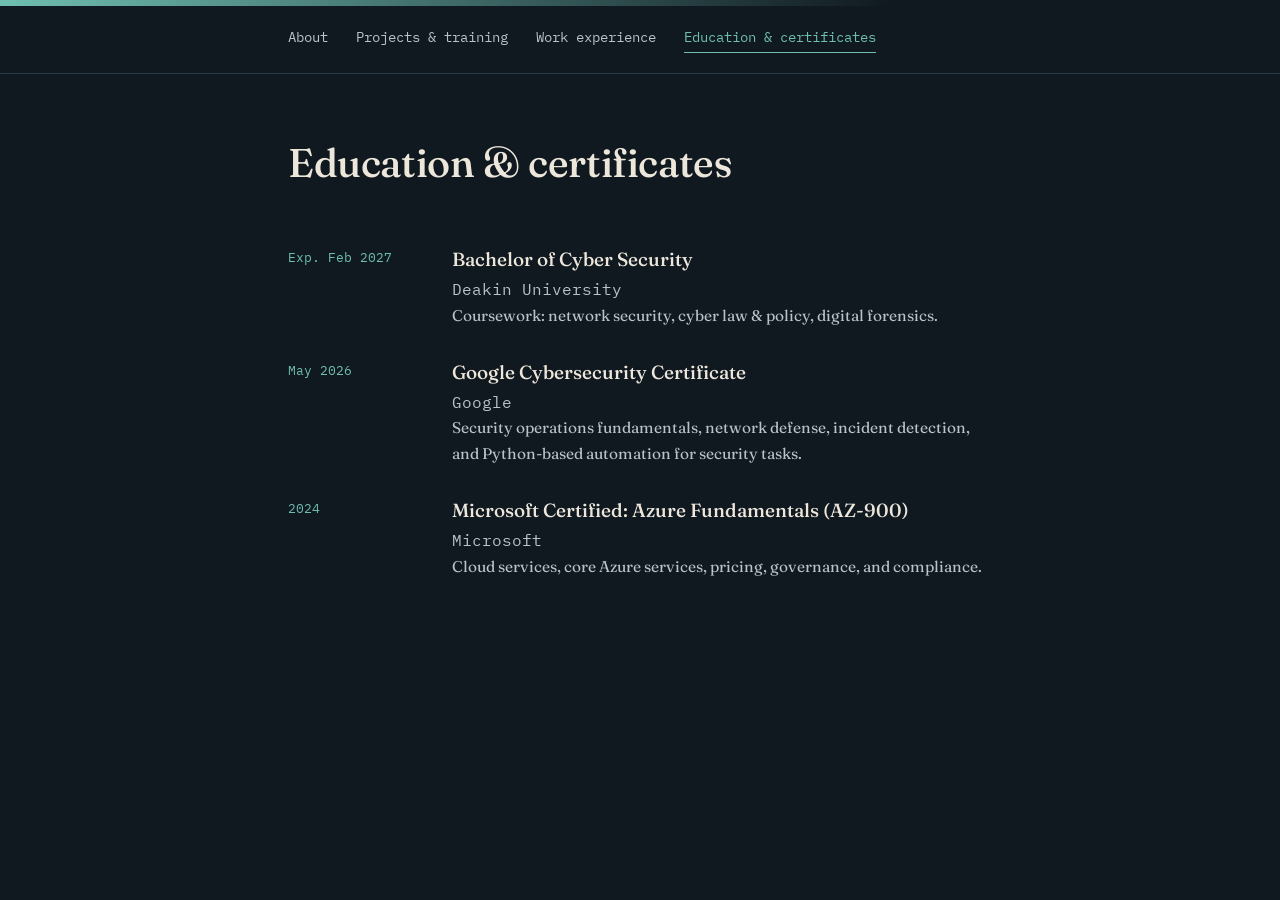
==== education.html @ 0be22020 "Add files via upload" ====
<!DOCTYPE html>
<html lang="en">
<head>
<meta charset="UTF-8">
<meta name="viewport" content="width=device-width, initial-scale=1.0">
<title>Education &amp; Certificates — Vidath Kodippili</title>
<meta name="description" content="Education and certifications of Vidath Kodippili.">
<link rel="preconnect" href="https://fonts.googleapis.com">
<link rel="preconnect" href="https://fonts.gstatic.com" crossorigin>
<link href="https://fonts.googleapis.com/css2?family=Fraunces:opsz,wght@9..144,400;9..144,500;9..144,600&family=IBM+Plex+Mono:wght@400;500&display=swap" rel="stylesheet">
<link rel="stylesheet" href="styles.css">
</head>
<body>

<div class="ledger-rule top"></div>

<nav class="site-nav">
  <div class="wrap">
    <a href="index.html">About</a>
    <a href="projects.html">Projects &amp; training</a>
    <a href="experience.html">Work experience</a>
    <a href="education.html" class="current">Education &amp; certificates</a>
  </div>
</nav>

<header class="page-head">
  <div class="wrap">
    <h1>Education &amp; certificates</h1>
  </div>
</header>

<main>
  <section class="log-section" id="education">
    <div class="wrap">
      <div class="cert-list">
        <div class="cert-row">
          <div class="cert-date mono">Exp. Feb 2027</div>
          <div>
            <h3>Bachelor of Cyber Security</h3>
            <p class="tl-org">Deakin University</p>
            <p>Coursework: network security, cyber law &amp; policy, digital forensics.</p>
          </div>
        </div>

        <div class="cert-row">
          <div class="cert-date mono">May 2026</div>
          <div>
            <h3>Google Cybersecurity Certificate</h3>
            <p class="tl-org">Google</p>
            <p>Security operations fundamentals, network defense, incident detection,
               and Python-based automation for security tasks.</p>
          </div>
        </div>

        <div class="cert-row">
          <div class="cert-date mono">2024</div>
          <div>
            <h3>Microsoft Certified: Azure Fundamentals (AZ-900)</h3>
            <p class="tl-org">Microsoft</p>
            <p>Cloud services, core Azure services, pricing, governance, and compliance.</p>
          </div>
        </div>
      </div>
    </div>
  </section>
</main>

<script src="script.js"></script>
</body>
</html>
---- styles.css ----
:root {
  --ink: #101820;
  --panel: #161F29;
  --line: #2A3A47;
  --paper: #ECE7DA;
  --paper-dim: #B9C2C9;
  --teal: #6FBFB0;
  --amber: #D99B4E;

  --serif: "Fraunces", Georgia, serif;
  --mono: "IBM Plex Mono", ui-monospace, monospace;
}

* { box-sizing: border-box; }

html { scroll-behavior: smooth; }

body {
  margin: 0;
  background: var(--ink);
  color: var(--paper);
  font-family: var(--serif);
  font-size: 17px;
  line-height: 1.65;
  -webkit-font-smoothing: antialiased;
}

.wrap {
  max-width: 760px;
  margin: 0 auto;
  padding: 0 28px;
}

.ledger-rule.top {
  height: 6px;
  background: linear-gradient(90deg, var(--teal), transparent 70%);
}

/* ---------- Nav ---------- */

.site-nav {
  border-bottom: 1px solid var(--line);
}

.site-nav .wrap {
  display: flex;
  flex-wrap: wrap;
  gap: 4px 28px;
  padding-top: 20px;
  padding-bottom: 20px;
}

.site-nav a {
  font-family: var(--mono);
  font-size: 14px;
  color: var(--paper-dim);
  text-decoration: none;
  padding-bottom: 3px;
  border-bottom: 1px solid transparent;
  transition: color 0.15s ease, border-color 0.15s ease;
}

.site-nav a:hover,
.site-nav a:focus-visible {
  color: var(--paper);
}

.site-nav a.current {
  color: var(--teal);
  border-color: var(--teal);
}

/* ---------- Hero ---------- */

.hero {
  padding: 64px 0 56px;
  border-bottom: 1px solid var(--line);
}

.hero-name {
  font-size: clamp(40px, 6vw, 60px);
  font-weight: 500;
  line-height: 1.05;
  margin: 0 0 10px;
  letter-spacing: -0.01em;
}

.hero-role {
  font-family: var(--mono);
  font-size: 15px;
  color: var(--teal);
  margin: 0 0 28px;
}

.hero-summary {
  max-width: 62ch;
  color: var(--paper);
  margin: 0 0 32px;
  font-size: 18px;
}

.hero-links {
  display: flex;
  flex-wrap: wrap;
  gap: 10px 22px;
  font-family: var(--mono);
  font-size: 14px;
}

.hero-links a {
  color: var(--paper-dim);
  text-decoration: none;
  border-bottom: 1px solid var(--line);
  padding-bottom: 2px;
  transition: color 0.15s ease, border-color 0.15s ease;
}

.hero-links a:hover,
.hero-links a:focus-visible {
  color: var(--teal);
  border-color: var(--teal);
}

/* ---------- Page head (inner pages) ---------- */

.page-head {
  padding: 56px 0 8px;
}

.page-head h1 {
  font-size: clamp(30px, 4.5vw, 40px);
  font-weight: 500;
  margin: 0;
  letter-spacing: -0.01em;
}

/* ---------- Sections ---------- */

.log-section {
  padding: 40px 0 56px;
}

.log-section:not(:last-child) {
  border-bottom: 1px solid var(--line);
}

.section-head {
  margin-bottom: 28px;
}

.section-head h2 {
  font-size: 26px;
  font-weight: 500;
  margin: 0;
  letter-spacing: -0.01em;
}

.mono { font-family: var(--mono); }

/* Competency tags */

.tag-grid {
  list-style: none;
  margin: 0;
  padding: 0;
  display: grid;
  gap: 12px;
}

.tag-grid li {
  padding: 14px 18px;
  border: 1px solid var(--line);
  font-size: 15.5px;
  color: var(--paper);
}

/* Case list (projects) */

.case-list {
  display: grid;
  gap: 24px;
}

.case {
  padding-left: 20px;
  border-left: 2px solid var(--line);
}

.case-meta { margin-bottom: 6px; }

.case-meta .mono {
  font-size: 12.5px;
  color: var(--amber);
}

.case h3 {
  margin: 0 0 8px;
  font-size: 19px;
  font-weight: 500;
}

.case p {
  margin: 0;
  color: var(--paper-dim);
  font-size: 15.5px;
}

/* Timeline (experience) */

.timeline {
  display: grid;
  gap: 32px;
}

.tl-row {
  display: grid;
  grid-template-columns: 140px 1fr;
  gap: 24px;
}

.tl-date {
  font-size: 13px;
  color: var(--teal);
  padding-top: 3px;
}

.tl-content h3 {
  margin: 0 0 2px;
  font-size: 19px;
  font-weight: 500;
}

.tl-org {
  margin: 0 0 10px;
  font-family: var(--mono);
  font-size: 13px;
  color: var(--paper-dim);
}

.tl-content p:last-child {
  margin: 0;
  font-size: 15.5px;
  color: var(--paper);
}

/* Certifications */

.cert-list {
  display: grid;
  gap: 28px;
}

.cert-row {
  display: grid;
  grid-template-columns: 140px 1fr;
  gap: 24px;
}

.cert-date {
  font-size: 13px;
  color: var(--teal);
  padding-top: 3px;
}

.cert-row h3 {
  margin: 0 0 2px;
  font-size: 19px;
  font-weight: 500;
}

.cert-row p {
  margin: 0;
  font-size: 15.5px;
  color: var(--paper-dim);
}

/* ---------- Responsive ---------- */

@media (max-width: 620px) {
  .wrap { padding: 0 20px; }
  .tl-row, .cert-row {
    grid-template-columns: 1fr;
    gap: 6px;
  }
  .hero { padding: 56px 0 40px; }
}

/* ---------- Motion & accessibility ---------- */

@media (prefers-reduced-motion: reduce) {
  html { scroll-behavior: auto; }
}

a:focus-visible,
button:focus-visible {
  outline: 2px solid var(--teal);
  outline-offset: 2px;
}
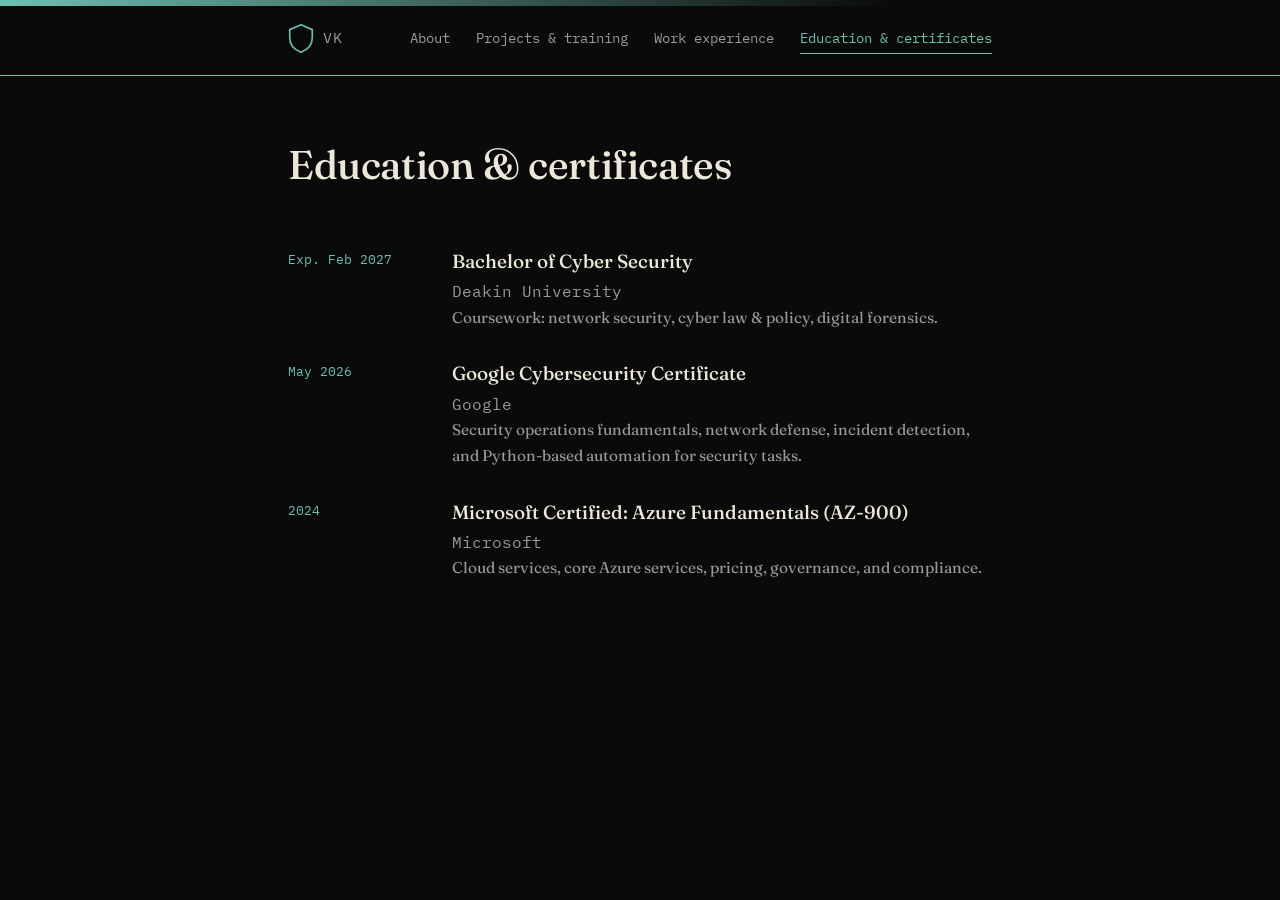
==== commit 4a6d3dc8: "Add files via upload" ====
--- a/education.html
+++ b/education.html
@@ -15,11 +15,22 @@
 <div class="ledger-rule top"></div>
 
 <nav class="site-nav">
-  <div class="wrap">
-    <a href="index.html">About</a>
-    <a href="projects.html">Projects &amp; training</a>
-    <a href="experience.html">Work experience</a>
-    <a href="education.html" class="current">Education &amp; certificates</a>
+  <div class="wrap nav-inner">
+    <a href="index.html" class="brand">
+      <span class="brand-mark" aria-hidden="true">
+        <svg viewBox="0 0 32 36" width="26" height="29">
+          <path d="M16 1 L30 7 V17 C30 26 24 32 16 35 C8 32 2 26 2 17 V7 Z"
+                fill="none" stroke="currentColor" stroke-width="2"/>
+        </svg>
+      </span>
+      <span class="brand-name">VK</span>
+    </a>
+    <div class="nav-links">
+      <a href="index.html">About</a>
+      <a href="projects.html">Projects &amp; training</a>
+      <a href="experience.html">Work experience</a>
+      <a href="education.html" class="current">Education &amp; certificates</a>
+    </div>
   </div>
 </nav>
 
--- a/styles.css
+++ b/styles.css
@@ -1,9 +1,9 @@
 :root {
-  --ink: #101820;
-  --panel: #161F29;
-  --line: #2A3A47;
+  --ink: #0A0A0A;
+  --panel: #131313;
+  --line: #2A2A2A;
   --paper: #ECE7DA;
-  --paper-dim: #B9C2C9;
+  --paper-dim: #9A9A9A;
   --teal: #6FBFB0;
   --amber: #D99B4E;
 
@@ -39,15 +39,42 @@
 /* ---------- Nav ---------- */
 
 .site-nav {
-  border-bottom: 1px solid var(--line);
-}
-
-.site-nav .wrap {
-  display: flex;
+  border-bottom: 1px solid var(--teal);
+}
+
+.nav-inner {
+  display: flex;
+  align-items: center;
+  justify-content: space-between;
   flex-wrap: wrap;
-  gap: 4px 28px;
-  padding-top: 20px;
-  padding-bottom: 20px;
+  gap: 12px 28px;
+  padding-top: 18px;
+  padding-bottom: 18px;
+}
+
+.brand {
+  display: inline-flex;
+  align-items: center;
+  gap: 9px;
+  color: var(--paper);
+  text-decoration: none;
+}
+
+.brand-mark {
+  display: inline-flex;
+  color: var(--teal);
+}
+
+.brand-name {
+  font-family: var(--mono);
+  font-size: 15px;
+  letter-spacing: 0.04em;
+}
+
+.nav-links {
+  display: flex;
+  flex-wrap: wrap;
+  gap: 4px 26px;
 }
 
 .site-nav a {
@@ -70,55 +97,85 @@
   border-color: var(--teal);
 }
 
-/* ---------- Hero ---------- */
-
-.hero {
+/* ---------- About hero ---------- */
+
+.about-hero {
   padding: 64px 0 56px;
   border-bottom: 1px solid var(--line);
 }
 
-.hero-name {
-  font-size: clamp(40px, 6vw, 60px);
-  font-weight: 500;
-  line-height: 1.05;
-  margin: 0 0 10px;
+.about-hero-grid {
+  display: grid;
+  grid-template-columns: 1.1fr 0.9fr;
+  gap: 48px;
+  align-items: center;
+}
+
+.about-copy h1 {
+  font-family: var(--serif);
+  font-size: clamp(38px, 5vw, 54px);
+  font-weight: 600;
+  line-height: 1.08;
+  margin: 0 0 20px;
   letter-spacing: -0.01em;
 }
 
-.hero-role {
+.about-copy .hero-summary {
+  max-width: 46ch;
+  font-size: 17px;
+  color: var(--paper);
+  margin: 0 0 28px;
+}
+
+.social-row {
+  display: flex;
+  gap: 12px;
+}
+
+.social-btn {
+  display: inline-flex;
+  align-items: center;
+  justify-content: center;
+  width: 38px;
+  height: 38px;
+  border: 1px solid var(--line);
+  color: var(--paper);
+  transition: border-color 0.15s ease, color 0.15s ease;
+}
+
+.social-btn:hover,
+.social-btn:focus-visible {
+  color: var(--teal);
+  border-color: var(--teal);
+}
+
+.about-photo {
+  display: flex;
+  flex-direction: column;
+  align-items: center;
+  gap: 14px;
+}
+
+.photo-blob {
+  width: 100%;
+  max-width: 300px;
+  aspect-ratio: 4 / 4.4;
+  border: 2px solid var(--teal);
+  border-radius: 58% 42% 40% 60% / 55% 35% 65% 45%;
+  display: flex;
+  align-items: center;
+  justify-content: center;
+  color: var(--paper-dim);
+  background: var(--panel);
+  overflow: hidden;
+}
+
+.photo-note {
   font-family: var(--mono);
-  font-size: 15px;
-  color: var(--teal);
-  margin: 0 0 28px;
-}
-
-.hero-summary {
-  max-width: 62ch;
-  color: var(--paper);
-  margin: 0 0 32px;
-  font-size: 18px;
-}
-
-.hero-links {
-  display: flex;
-  flex-wrap: wrap;
-  gap: 10px 22px;
-  font-family: var(--mono);
-  font-size: 14px;
-}
-
-.hero-links a {
-  color: var(--paper-dim);
-  text-decoration: none;
-  border-bottom: 1px solid var(--line);
-  padding-bottom: 2px;
-  transition: color 0.15s ease, border-color 0.15s ease;
-}
-
-.hero-links a:hover,
-.hero-links a:focus-visible {
-  color: var(--teal);
-  border-color: var(--teal);
+  font-size: 12px;
+  color: var(--paper-dim);
+  text-align: center;
+  margin: 0;
 }
 
 /* ---------- Page head (inner pages) ---------- */
@@ -282,7 +339,14 @@
     grid-template-columns: 1fr;
     gap: 6px;
   }
-  .hero { padding: 56px 0 40px; }
+  .about-hero-grid {
+    grid-template-columns: 1fr;
+  }
+  .about-photo {
+    order: -1;
+    max-width: 220px;
+    margin: 0 auto;
+  }
 }
 
 /* ---------- Motion & accessibility ---------- */
